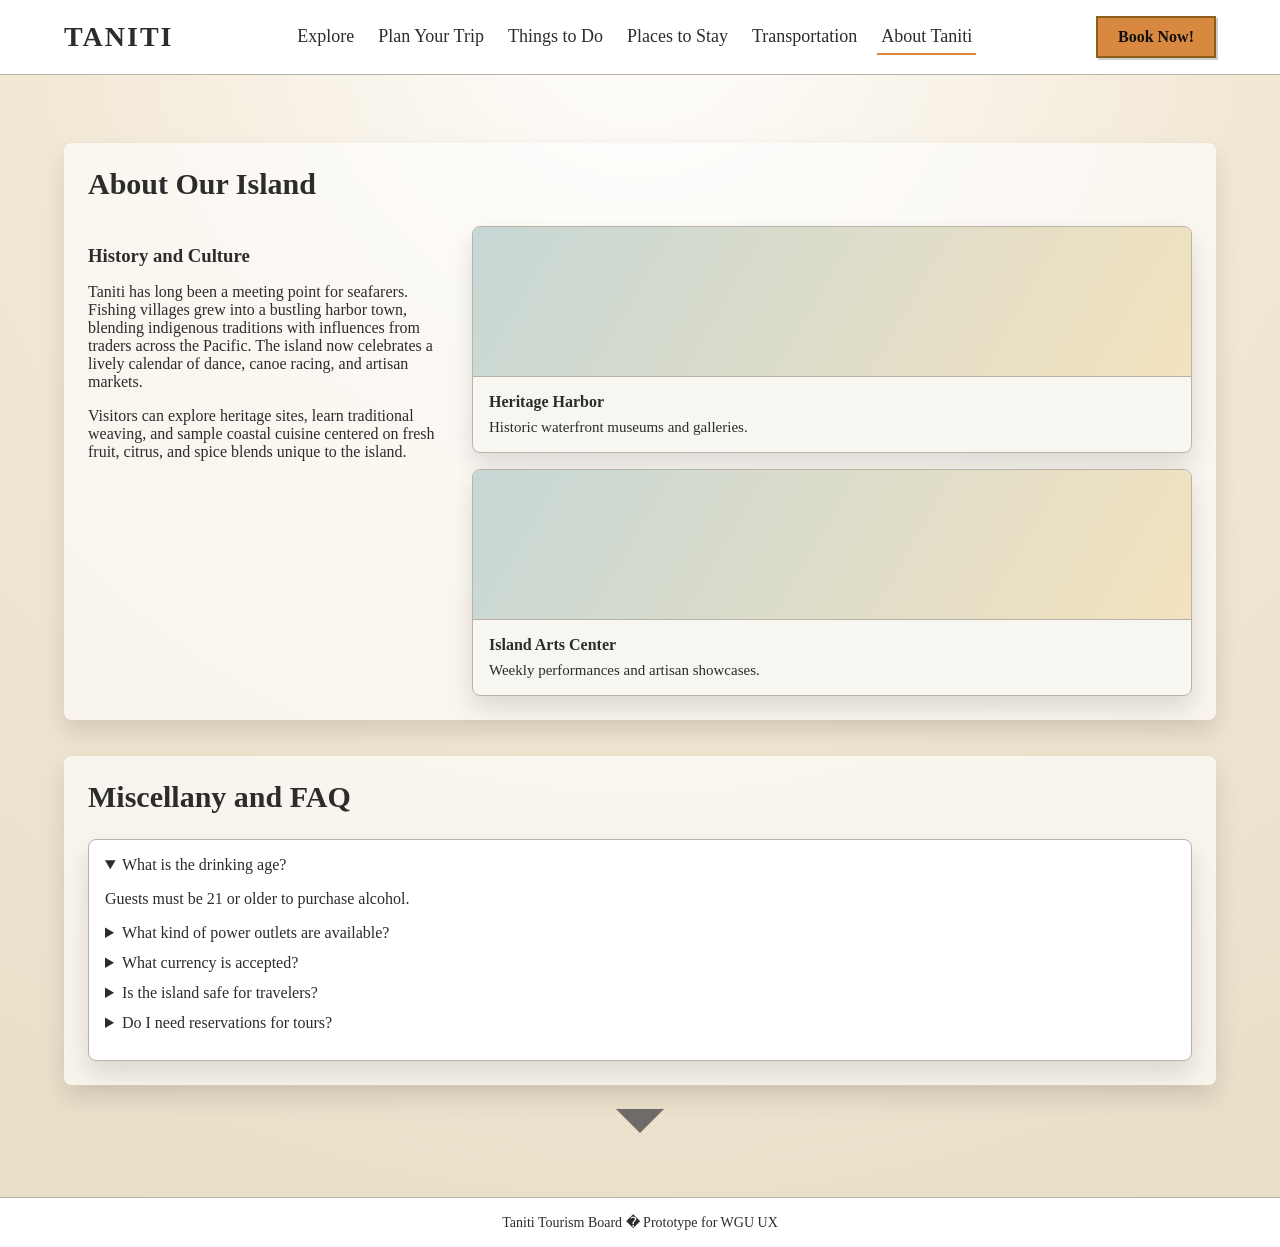
==== about.html @ 63d366b0 "Initial" ====
<!DOCTYPE html>
<html lang="en">
  <head>
    <meta charset="UTF-8" />
    <meta name="viewport" content="width=device-width, initial-scale=1.0" />
    <title>Taniti | About</title>
    <link rel="stylesheet" href="styles.css" />
  </head>
  <body>
    <div class="page">
      <header>
        <div class="navbar">
          <div class="logo">TANITI</div>
          <nav class="nav-links" aria-label="Primary">
            <a href="explore.html">Explore</a>
            <a href="plan.html">Plan Your Trip</a>
            <a href="things.html">Things to Do</a>
            <a href="stay.html">Places to Stay</a>
            <a href="transportation.html">Transportation</a>
            <a class="active" href="about.html">About Taniti</a>
          </nav>
          <a class="cta" href="plan.html">Book Now!</a>
        </div>
      </header>

      <main>
        <section class="section">
          <h2>About Our Island</h2>
          <div class="two-column">
            <div>
              <h3>History and Culture</h3>
              <p>
                Taniti has long been a meeting point for seafarers. Fishing
                villages grew into a bustling harbor town, blending indigenous
                traditions with influences from traders across the Pacific. The
                island now celebrates a lively calendar of dance, canoe racing,
                and artisan markets.
              </p>
              <p>
                Visitors can explore heritage sites, learn traditional weaving,
                and sample coastal cuisine centered on fresh fruit, citrus, and
                spice blends unique to the island.
              </p>
            </div>
            <div>
              <div class="card" style="margin-bottom: 16px;">
                <div class="image"></div>
                <div class="content">
                  <strong>Heritage Harbor</strong>
                  <p>Historic waterfront museums and galleries.</p>
                </div>
              </div>
              <div class="card">
                <div class="image"></div>
                <div class="content">
                  <strong>Island Arts Center</strong>
                  <p>Weekly performances and artisan showcases.</p>
                </div>
              </div>
            </div>
          </div>
        </section>

        <section class="section">
          <h2>Miscellany and FAQ</h2>
          <div class="faq">
            <details open>
              <summary>What is the drinking age?</summary>
              <p>Guests must be 21 or older to purchase alcohol.</p>
            </details>
            <details>
              <summary>What kind of power outlets are available?</summary>
              <p>Taniti uses standard 120V outlets (Type A and B).</p>
            </details>
            <details>
              <summary>What currency is accepted?</summary>
              <p>Taniti Dollars (TND) and major credit cards are widely used.</p>
            </details>
            <details>
              <summary>Is the island safe for travelers?</summary>
              <p>
                Yes. The island is walkable, and local guides are available for
                all excursions.
              </p>
            </details>
            <details>
              <summary>Do I need reservations for tours?</summary>
              <p>
                We recommend booking popular tours 2-4 weeks ahead, especially
                in June and December.
              </p>
            </details>
          </div>
        </section>

        <div class="scroll-indicator" aria-hidden="true"></div>
      </main>

      <footer class="footer">Taniti Tourism Board � Prototype for WGU UX</footer>
    </div>
  </body>
</html>
---- styles.css ----
:root {
  --sand: #f2e7d3;
  --surf: #d9e6e3;
  --sea: #2f6f7e;
  --reef: #d8893f;
  --charcoal: #1e1e1e;
  --ink: #2c2c2c;
  --card: #f8f6f0;
  --border: #b9b2a6;
  --shadow: 0 12px 24px rgba(0, 0, 0, 0.12);
}

* {
  box-sizing: border-box;
}

body {
  margin: 0;
  font-family: "Palatino Linotype", "Book Antiqua", Palatino, serif;
  color: var(--ink);
  background: radial-gradient(circle at top, #ffffff 0%, var(--sand) 45%, #e8ddc7 100%);
}

img {
  max-width: 100%;
  display: block;
}

a {
  color: inherit;
  text-decoration: none;
}

a:hover {
  color: var(--sea);
}

.page {
  min-height: 100vh;
  display: flex;
  flex-direction: column;
}

header {
  background: #ffffff;
  border-bottom: 1px solid var(--border);
  position: sticky;
  top: 0;
  z-index: 10;
}

.navbar {
  max-width: 1200px;
  margin: 0 auto;
  padding: 16px 24px;
  display: grid;
  grid-template-columns: auto 1fr auto;
  align-items: center;
  gap: 16px;
}

.logo {
  font-weight: 700;
  font-size: 28px;
  letter-spacing: 2px;
}

.nav-links {
  display: flex;
  flex-wrap: wrap;
  gap: 16px;
  justify-content: center;
  font-size: 18px;
}

.nav-links a {
  padding: 6px 4px;
  border-bottom: 2px solid transparent;
}

.nav-links a.active {
  border-color: var(--reef);
}

.cta {
  background: var(--reef);
  color: #111;
  font-weight: 700;
  padding: 10px 20px;
  border: 2px solid #8b5e1c;
  box-shadow: 2px 2px 0 rgba(0, 0, 0, 0.2);
}

main {
  max-width: 1200px;
  margin: 0 auto;
  padding: 32px 24px 64px;
  flex: 1;
}

.hero {
  position: relative;
  height: 420px;
  background: linear-gradient(135deg, rgba(47, 111, 126, 0.2), rgba(217, 137, 63, 0.3)),
    repeating-linear-gradient(45deg, rgba(255, 255, 255, 0.35), rgba(255, 255, 255, 0.35) 10px, rgba(255, 255, 255, 0.2) 10px, rgba(255, 255, 255, 0.2) 20px);
  border: 1px solid var(--border);
  box-shadow: var(--shadow);
  display: flex;
  align-items: flex-end;
  justify-content: center;
  padding: 24px;
  border-radius: 6px;
}

.hero h1 {
  font-size: 44px;
  margin: 0 0 16px;
  text-shadow: 1px 1px 0 rgba(255, 255, 255, 0.6);
}

.hero .hero-cta {
  display: inline-block;
  margin-top: 12px;
}

.section {
  margin-top: 36px;
  background: rgba(255, 255, 255, 0.65);
  padding: 24px;
  border-radius: 8px;
  box-shadow: var(--shadow);
}

.section h2 {
  margin-top: 0;
  font-size: 30px;
}

.section h3 {
  margin-bottom: 8px;
}

.card-grid {
  display: grid;
  grid-template-columns: repeat(auto-fit, minmax(240px, 1fr));
  gap: 20px;
  margin-top: 20px;
}

.card {
  background: var(--card);
  border: 1px solid var(--border);
  border-radius: 8px;
  box-shadow: var(--shadow);
  overflow: hidden;
}

.card .image {
  height: 150px;
  background: linear-gradient(120deg, #c7d7d5, #f3e2be);
  border-bottom: 1px solid var(--border);
}

.card .content {
  padding: 16px;
}

.card .content p {
  margin: 8px 0 0;
  font-size: 15px;
}

.badge {
  display: inline-block;
  padding: 4px 10px;
  background: var(--surf);
  border-radius: 999px;
  font-size: 13px;
  margin-top: 8px;
}

.carousel-wrap {
  position: relative;
}

.carousel {
  display: grid;
  grid-auto-flow: column;
  grid-auto-columns: minmax(240px, 1fr);
  gap: 16px;
  overflow-x: auto;
  scroll-snap-type: x mandatory;
  padding-bottom: 8px;
}

.carousel .card {
  scroll-snap-align: start;
}

.scroll-btn {
  position: absolute;
  top: 50%;
  transform: translateY(-50%);
  width: 0;
  height: 0;
  border-top: 18px solid transparent;
  border-bottom: 18px solid transparent;
  cursor: pointer;
}

.scroll-btn.left {
  left: -14px;
  border-right: 24px solid #6f6b66;
}

.scroll-btn.right {
  right: -14px;
  border-left: 24px solid #6f6b66;
}

.scroll-indicator {
  margin: 24px auto 0;
  width: 0;
  height: 0;
  border-left: 24px solid transparent;
  border-right: 24px solid transparent;
  border-top: 24px solid #6f6b66;
}

.two-column {
  display: grid;
  grid-template-columns: minmax(260px, 1fr) minmax(300px, 2fr);
  gap: 24px;
  align-items: start;
}

.filter-panel {
  background: #ffffff;
  border: 1px solid var(--border);
  border-radius: 8px;
  padding: 16px;
  box-shadow: var(--shadow);
  position: sticky;
  top: 100px;
}

.filter-panel h3 {
  margin-top: 0;
}

.filter-panel label {
  display: block;
  margin: 8px 0 4px;
  font-weight: 600;
}

.filter-panel select,
.filter-panel input[type="checkbox"] {
  margin-right: 6px;
}

.filter-panel .button-row {
  display: flex;
  gap: 8px;
  margin-top: 12px;
}

.button {
  background: var(--sea);
  color: #fff;
  border: none;
  padding: 8px 12px;
  border-radius: 4px;
  cursor: pointer;
}

.button.secondary {
  background: #6f6b66;
}

.hotel-grid {
  display: grid;
  grid-template-columns: repeat(auto-fit, minmax(230px, 1fr));
  gap: 20px;
}

.notice {
  font-size: 15px;
  margin-top: 8px;
}

.info-block {
  display: grid;
  grid-template-columns: repeat(auto-fit, minmax(260px, 1fr));
  gap: 16px;
}

.info-card {
  background: #ffffff;
  border: 1px solid var(--border);
  padding: 16px;
  border-radius: 8px;
  box-shadow: var(--shadow);
}

.faq {
  background: #ffffff;
  border: 1px solid var(--border);
  border-radius: 8px;
  padding: 16px;
  margin-top: 20px;
  box-shadow: var(--shadow);
}

.faq details {
  margin-bottom: 12px;
}

.footer {
  background: #ffffff;
  border-top: 1px solid var(--border);
  padding: 16px 24px;
  text-align: center;
  font-size: 14px;
}

@media (max-width: 900px) {
  .navbar {
    grid-template-columns: 1fr;
    text-align: center;
  }

  .cta {
    justify-self: center;
  }

  .two-column {
    grid-template-columns: 1fr;
  }

  .filter-panel {
    position: static;
  }

  .scroll-btn.left,
  .scroll-btn.right {
    display: none;
  }
}
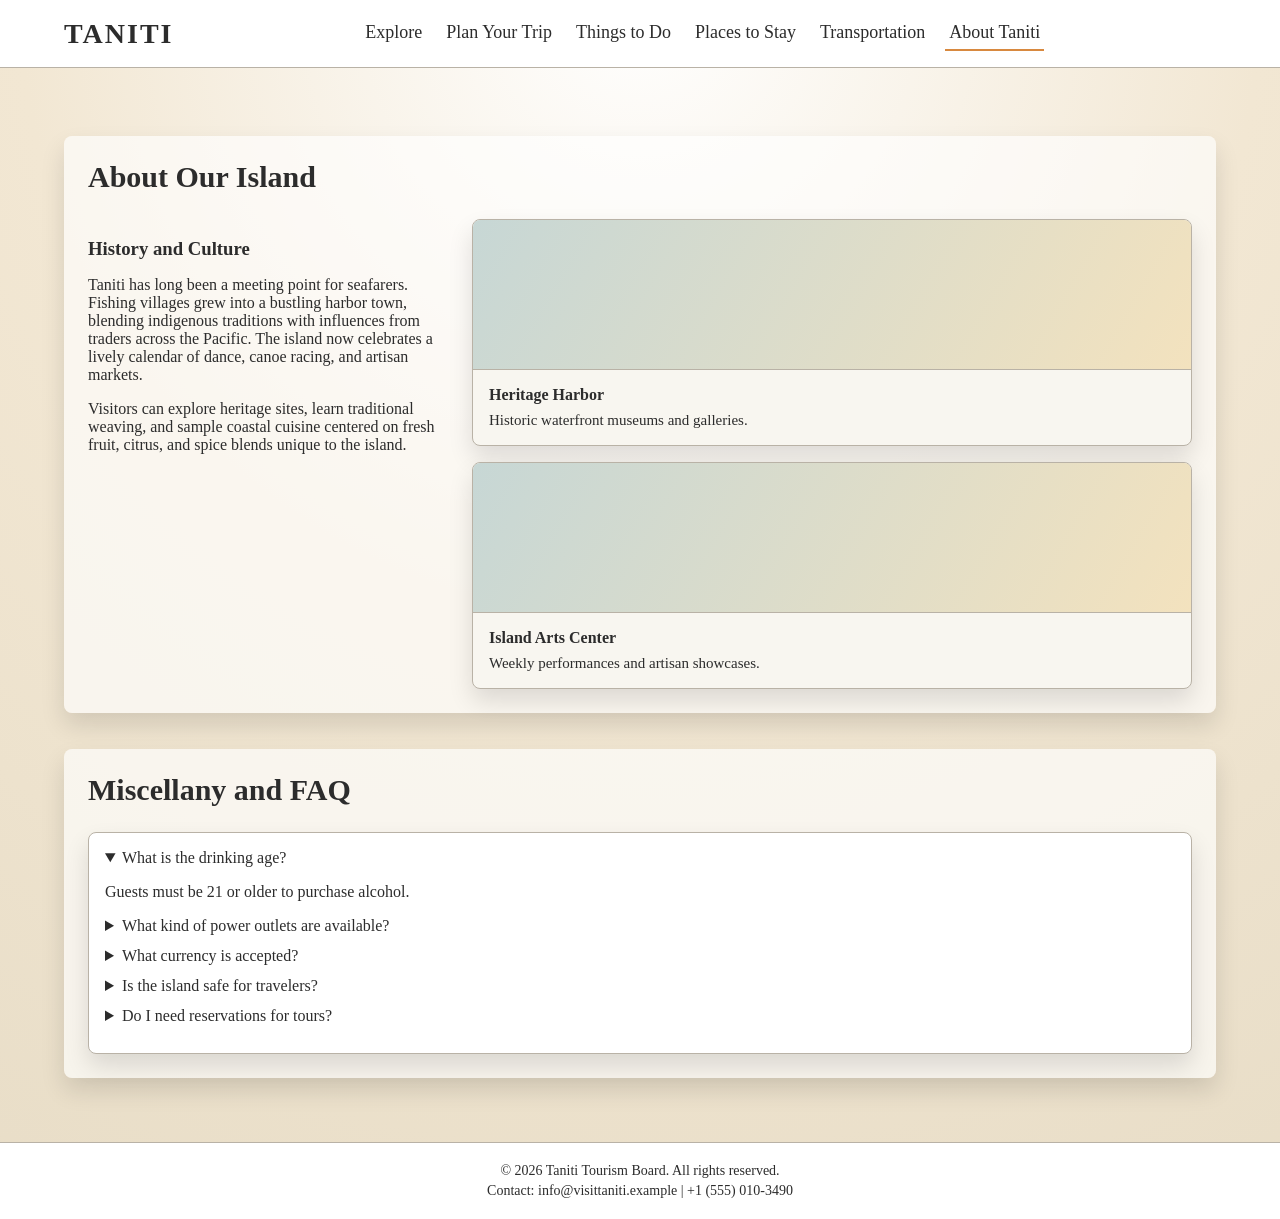
==== commit 47403fbc: "Ready for submission" ====
--- a/about.html
+++ b/about.html
@@ -9,8 +9,8 @@
   <body>
     <div class="page">
       <header>
-        <div class="navbar">
-          <div class="logo">TANITI</div>
+        <div class="navbar no-cta">
+          <a class="logo" href="index.html">TANITI</a>
           <nav class="nav-links" aria-label="Primary">
             <a href="explore.html">Explore</a>
             <a href="plan.html">Plan Your Trip</a>
@@ -19,7 +19,6 @@
             <a href="transportation.html">Transportation</a>
             <a class="active" href="about.html">About Taniti</a>
           </nav>
-          <a class="cta" href="plan.html">Book Now!</a>
         </div>
       </header>
 
@@ -92,11 +91,12 @@
             </details>
           </div>
         </section>
-
-        <div class="scroll-indicator" aria-hidden="true"></div>
       </main>
 
-      <footer class="footer">Taniti Tourism Board � Prototype for WGU UX</footer>
+      <footer class="footer">
+        <p>&copy; 2026 Taniti Tourism Board. All rights reserved.</p>
+        <p>Contact: info@visittaniti.example | +1 (555) 010-3490</p>
+      </footer>
     </div>
   </body>
 </html>
--- a/styles.css
+++ b/styles.css
@@ -59,6 +59,10 @@
   gap: 16px;
 }
 
+.navbar.no-cta {
+  grid-template-columns: auto 1fr;
+}
+
 .logo {
   font-weight: 700;
   font-size: 28px;
@@ -98,6 +102,12 @@
   flex: 1;
 }
 
+.home-main {
+  max-width: none;
+  width: 100%;
+  padding: 0;
+}
+
 .hero {
   position: relative;
   height: 420px;
@@ -112,15 +122,48 @@
   border-radius: 6px;
 }
 
-.hero h1 {
-  font-size: 44px;
+.hero-home {
+  min-height: calc(100vh - 180px);
+  height: auto;
+  border: none;
+  border-radius: 0;
+  box-shadow: none;
+  padding: 0;
+  overflow: hidden;
+}
+
+.hero-placeholder {
+  position: absolute;
+  inset: 0;
+  background: linear-gradient(120deg, #bfd6dc, #e9d2a5);
+  display: grid;
+  place-items: center;
+  font-size: 26px;
+  letter-spacing: 1px;
+  color: rgba(0, 0, 0, 0.55);
+  text-transform: uppercase;
+}
+
+.hero-overlay {
+  position: relative;
+  z-index: 1;
+  width: min(760px, calc(100% - 32px));
+  margin: auto auto 48px;
+  text-align: center;
+  background: rgba(255, 255, 255, 0.82);
+  border: 1px solid var(--border);
+  border-radius: 8px;
+  padding: 20px;
+}
+
+.hero-blurb {
   margin: 0 0 16px;
-  text-shadow: 1px 1px 0 rgba(255, 255, 255, 0.6);
+  font-size: 18px;
+  line-height: 1.5;
 }
 
 .hero .hero-cta {
   display: inline-block;
-  margin-top: 12px;
 }
 
 .section {
@@ -147,6 +190,10 @@
   margin-top: 20px;
 }
 
+.card-grid.three-up {
+  grid-template-columns: repeat(3, minmax(0, 1fr));
+}
+
 .card {
   background: var(--card);
   border: 1px solid var(--border);
@@ -168,6 +215,12 @@
 .card .content p {
   margin: 8px 0 0;
   font-size: 15px;
+}
+
+.text-link {
+  color: var(--sea);
+  font-weight: 700;
+  text-decoration: underline;
 }
 
 .badge {
@@ -324,8 +377,13 @@
   font-size: 14px;
 }
 
+.footer p {
+  margin: 4px 0;
+}
+
 @media (max-width: 900px) {
-  .navbar {
+  .navbar,
+  .navbar.no-cta {
     grid-template-columns: 1fr;
     text-align: center;
   }
@@ -334,7 +392,8 @@
     justify-self: center;
   }
 
-  .two-column {
+  .two-column,
+  .card-grid.three-up {
     grid-template-columns: 1fr;
   }
 
@@ -346,4 +405,12 @@
   .scroll-btn.right {
     display: none;
   }
-}
+
+  .hero-home {
+    min-height: calc(100vh - 220px);
+  }
+
+  .hero-overlay {
+    margin-bottom: 24px;
+  }
+}
